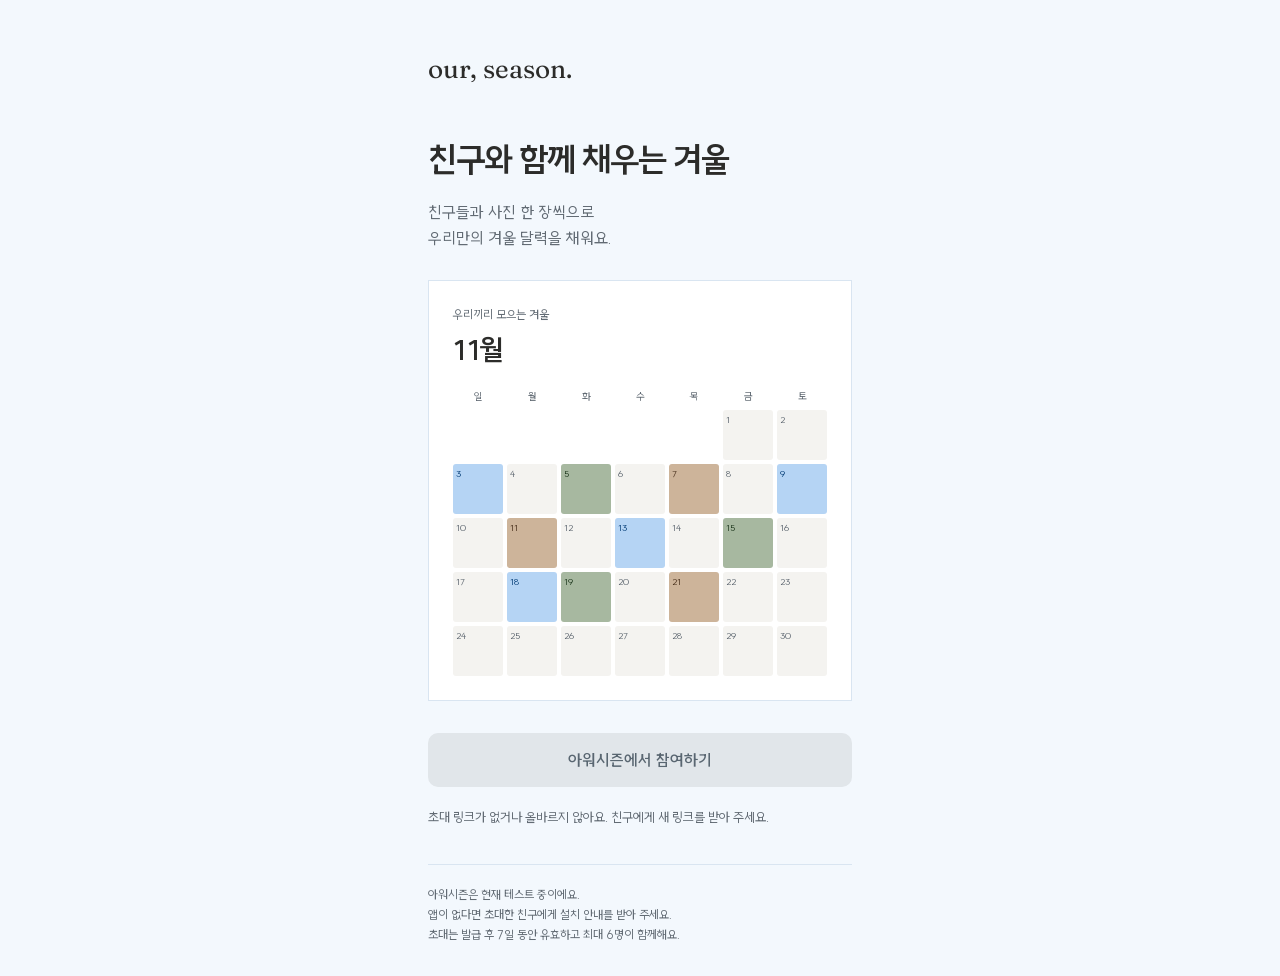
==== ourseason/index.html @ 4ee6ecd5 "Add OurSeason invite landing and app association" ====
<!doctype html>
<html lang="ko">
<head>
<meta charset="utf-8">
<meta name="viewport" content="width=device-width, initial-scale=1">
<meta name="referrer" content="no-referrer">
<meta name="robots" content="noindex">
<title>친구의 겨울에 함께해요 · 아워시즌</title>
<meta name="description" content="친구들과 사진 한 장씩으로 함께 채우는 겨울 달력. 아워시즌에서 친구의 계절에 참여하세요.">
<meta property="og:title" content="친구의 겨울에 함께해요 · 아워시즌">
<meta property="og:description" content="사진 한 장씩, 우리끼리 채우는 겨울 달력">
<style>
@font-face{font-family:SUITE;src:url('/poff/assets/SUITE-Variable.woff2') format('woff2');font-display:swap;font-weight:300 900}
@font-face{font-family:Fraunces;src:url('./Fraunces.ttf') format('truetype');font-display:swap}
:root{--paper:#F3F8FD;--ink:#2C2C2A;--muted:#626B74;--blue:#0C447C;--line:#D9E5F1;--white:#fff}
*{box-sizing:border-box}body{margin:0;background:var(--paper);color:var(--ink);font-family:SUITE,sans-serif;line-height:1.65}main{max-width:480px;margin:0 auto;padding:48px 28px 32px;min-height:100svh}header{font-family:Fraunces,serif;font-size:26px}h1{font-size:34px;line-height:1.35;letter-spacing:-1px;margin:46px 0 16px;font-weight:700}p{color:var(--muted);font-size:16px;margin:0 0 24px}.calendar{background:var(--white);padding:24px;border:1px solid var(--line);margin:28px 0 32px}.caption{font-size:12px;color:var(--muted);margin-bottom:8px}.month{font-size:28px;font-weight:700;line-height:1.3;margin-bottom:20px}.days,.grid{display:grid;grid-template-columns:repeat(7,minmax(0,1fr));gap:4px}.days span{font-size:10px;text-align:center;color:var(--muted);margin-bottom:5px}.grid span{aspect-ratio:1;background:#F4F3F0;border-radius:3px;padding:3px;font-size:9px;color:#626B74}.grid .filled{background:#B5D4F4;color:#0C447C}.grid .green{background:#A7B8A0;color:#263F25}.grid .brown{background:#CDB49A;color:#4D3521}.grid .blank{background:transparent}.action{display:flex;width:100%;min-height:54px;justify-content:center;align-items:center;border:0;border-radius:10px;background:var(--blue);color:var(--white);text-decoration:none;font:600 16px SUITE,sans-serif;cursor:pointer;padding:12px 16px}.action[aria-disabled=true]{background:#E1E6EA;color:#596671;pointer-events:none}.secondary{background:transparent;color:var(--blue);border:1px solid var(--line);margin-top:12px}.small{font-size:13px;margin-top:20px;line-height:1.6}.code{font-size:12px;overflow-wrap:anywhere;user-select:all;color:var(--muted);margin:12px 0 0}footer{margin-top:36px;padding-top:20px;border-top:1px solid var(--line);color:var(--muted);font-size:12px}a:focus-visible,button:focus-visible{outline:3px solid #378ADD;outline-offset:4px}[hidden]{display:none!important}@media(max-width:350px){main{padding:28px 20px}h1{font-size:29px;margin-top:32px}}
</style>
</head>
<body>
<main>
<header aria-label="아워시즌">our, season.</header>
<h1 id="title">친구가 기다리는 겨울에<br>함께할까요?</h1>
<p id="description">친구들과 사진 한 장씩으로<br>우리만의 겨울 달력을 채워요.</p>
<div class="calendar" aria-hidden="true">
<div class="caption">우리끼리 모으는 겨울</div><div class="month">11월</div>
<div class="days"><span>일</span><span>월</span><span>화</span><span>수</span><span>목</span><span>금</span><span>토</span></div>
<div class="grid"><span class="blank"></span><span class="blank"></span><span class="blank"></span><span class="blank"></span><span class="blank"></span><span>1</span><span>2</span><span class="filled">3</span><span>4</span><span class="green">5</span><span>6</span><span class="brown">7</span><span>8</span><span class="filled">9</span><span>10</span><span class="brown">11</span><span>12</span><span class="filled">13</span><span>14</span><span class="green">15</span><span>16</span><span>17</span><span class="filled">18</span><span class="green">19</span><span>20</span><span class="brown">21</span><span>22</span><span>23</span><span>24</span><span>25</span><span>26</span><span>27</span><span>28</span><span>29</span><span>30</span></div>
</div>
<a class="action" id="open" aria-disabled="true">아워시즌에서 참여하기</a>
<button class="action secondary" id="copy" hidden>초대 코드 복사하기</button>
<p class="code" id="code" hidden></p>
<p class="small" id="status" role="status">초대 링크를 확인하고 있어요.</p>
<footer>아워시즌은 현재 테스트 중이에요.<br>앱이 없다면 초대한 친구에게 설치 안내를 받아 주세요.<br>초대는 발급 후 7일 동안 유효하고 최대 6명이 함께해요.</footer>
</main>
<script>
(() => {
  const url = new URL(window.location.href);
  const code = url.searchParams.get('invite');
  window.history.replaceState(null, '', url.pathname);
  const open = document.getElementById('open');
  const copy = document.getElementById('copy');
  const status = document.getElementById('status');
  if (!code || !/^[a-f0-9]{32}$/i.test(code) || url.searchParams.getAll('invite').length !== 1) {
    document.getElementById('title').textContent = '친구와 함께 채우는 겨울';
    status.textContent = '초대 링크가 없거나 올바르지 않아요. 친구에게 새 링크를 받아 주세요.';
    return;
  }
  const value = code.toLowerCase();
  open.href = `ourseason://invite?invite=${value}`;
  open.removeAttribute('aria-disabled');
  copy.hidden = false;
  const text = document.getElementById('code'); text.textContent = value;
  status.textContent = '앱에서 온라인 연결 후 함께할 수 있어요. 카카오톡에서 앱이 열리지 않으면 링크를 Safari에서 열거나 초대 코드를 복사해 주세요.';
  copy.addEventListener('click', async () => {
    try { await navigator.clipboard.writeText(value); status.textContent = '초대 코드를 복사했어요. 앱의 초대 코드로 참여하기에 붙여 넣어 주세요.'; }
    catch { text.hidden = false; status.textContent = '아래 코드를 길게 눌러 복사해 주세요.'; }
  });
})();
</script>
</body>
</html>
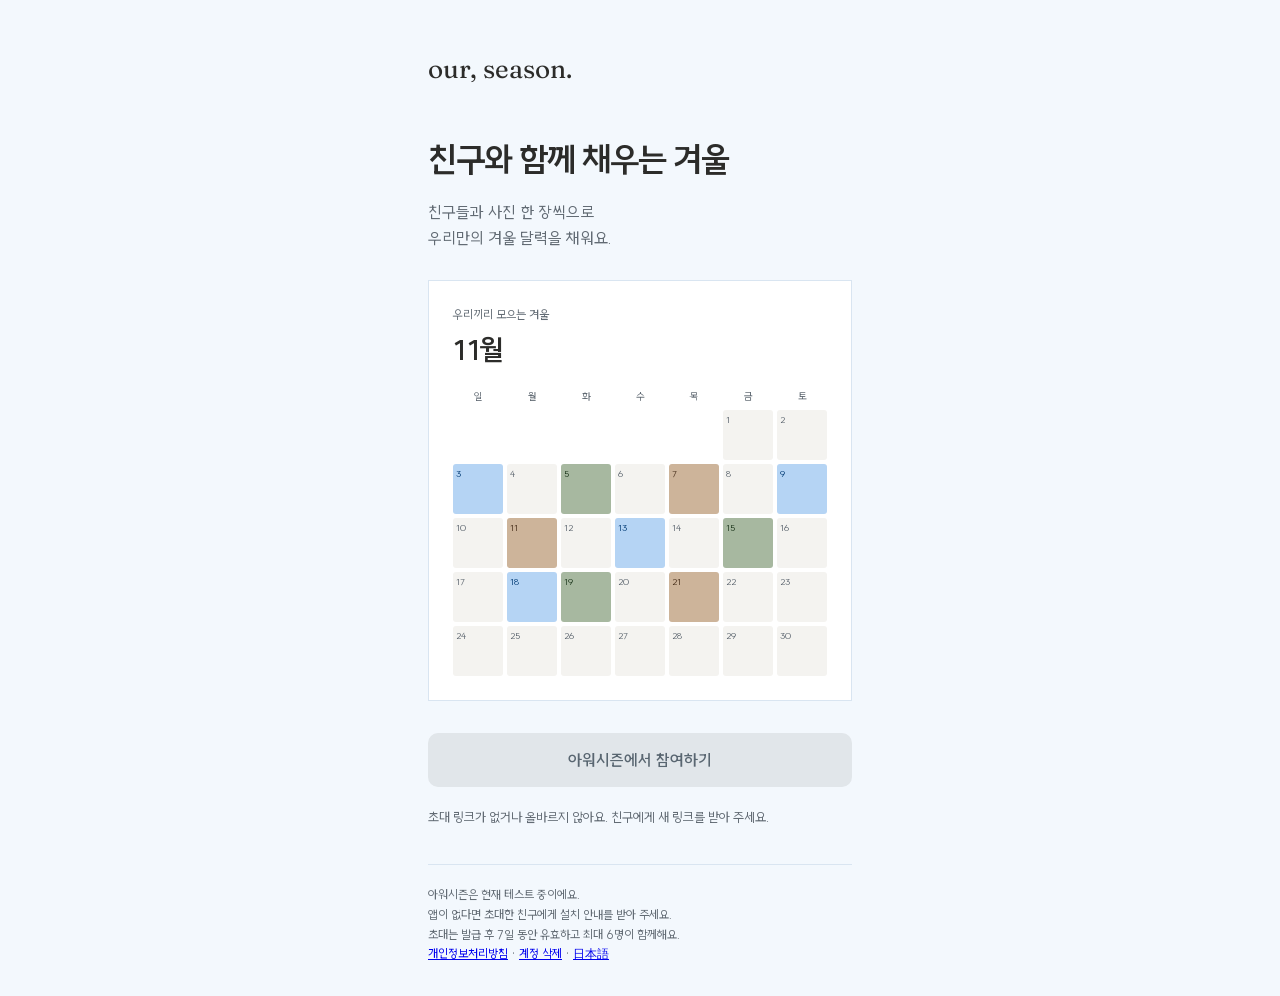
==== commit 2c70fc0d: "Add Korean and Japanese OurSeason privacy and deletion pages" ====
--- a/ourseason/index.html
+++ b/ourseason/index.html
@@ -30,7 +30,7 @@
 <button class="action secondary" id="copy" hidden>초대 코드 복사하기</button>
 <p class="code" id="code" hidden></p>
 <p class="small" id="status" role="status">초대 링크를 확인하고 있어요.</p>
-<footer>아워시즌은 현재 테스트 중이에요.<br>앱이 없다면 초대한 친구에게 설치 안내를 받아 주세요.<br>초대는 발급 후 7일 동안 유효하고 최대 6명이 함께해요.</footer>
+<footer>아워시즌은 현재 테스트 중이에요.<br>앱이 없다면 초대한 친구에게 설치 안내를 받아 주세요.<br>초대는 발급 후 7일 동안 유효하고 최대 6명이 함께해요.<br><a href="./privacy.html">개인정보처리방침</a> · <a href="./data-deletion.html">계정 삭제</a> · <a href="./ja/privacy.html" lang="ja">日本語</a></footer>
 </main>
 <script>
 (() => {
